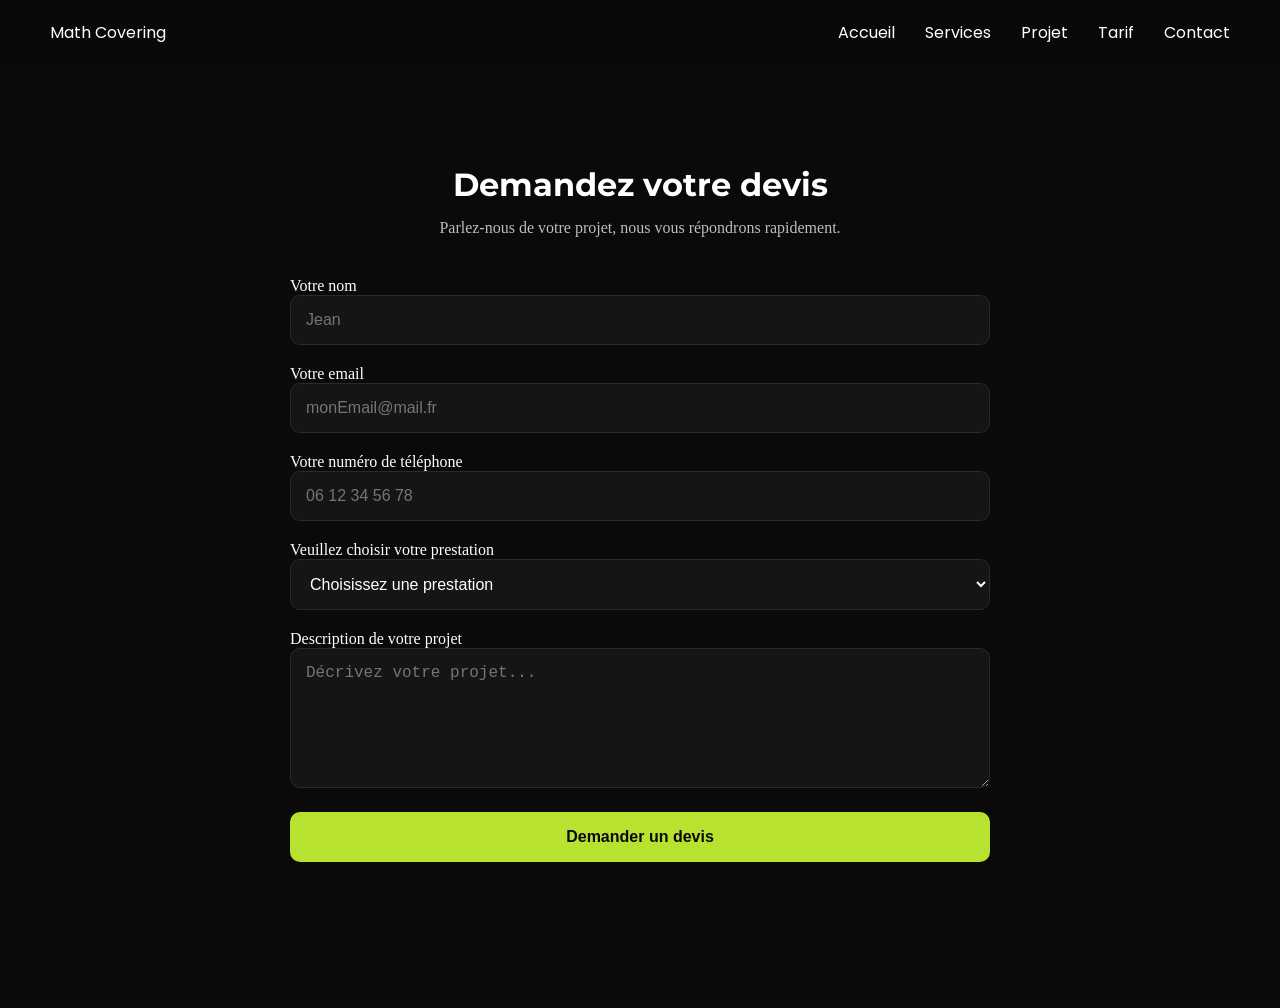
==== contact/contact.html @ 8bc3b88f "Premier commit - Création du site Math Covering" ====
<!DOCTYPE html>
<html lang="fr">
<head>
    <meta charset="UTF-8">
    <meta name="viewport" content="width=device-width, initial-scale=1.0">
    <link rel="stylesheet" href="style-contact.css">
    <script src="main.js" defer></script>
    
    <title>Math Covering - Contact</title>

     <!-- Police Montserrat -->
    <link rel="preconnect" href="https://fonts.googleapis.com">
    <link rel="preconnect" href="https://fonts.gstatic.com" crossorigin>
    <link href="https://fonts.googleapis.com/css2?family=Inter:ital,opsz,wght@0,14..32,100..900;1,14..32,100..900&family=Montserrat:ital,wght@0,100..900;1,100..900&family=Orbitron:wght@400..900&family=Poppins:ital,wght@0,100;0,200;0,300;0,400;0,500;0,600;0,700;0,800;0,900;1,100;1,200;1,300;1,400;1,500;1,600;1,700;1,800;1,900&display=swap" rel="stylesheet">

    <!-- Police Poppins -->
    <link rel="preconnect" href="https://fonts.googleapis.com">
    <link rel="preconnect" href="https://fonts.gstatic.com" crossorigin>
    <link href="https://fonts.googleapis.com/css2?family=Manrope:wght@200..800&family=Montserrat:ital,wght@0,100..900;1,100..900&family=Orbitron:wght@400..900&family=Poppins:ital,wght@0,100;0,200;0,300;0,400;0,500;0,600;0,700;0,800;0,900;1,100;1,200;1,300;1,400;1,500;1,600;1,700;1,800;1,900&display=swap" rel="stylesheet">
</head>
<body>
    <header class="header">
        <div class="header-top">
            <a href="../index.html" class="logo">
                Math Covering
            </a>

            <button class="menu-toggle">
                ☰
            </button> 
        </div>
        
        <nav class="menu">
            <a href="../index.html">Accueil</a>
            <a href="../index.html#services">Services</a>
            <a href="../index.html#project">Projet</a>
            <a href="../Tarifs/tarif.html">Tarif</a>
            <a href="contact.html">Contact</a>
        </nav>
    </header>

    <section class="contact">
    <div class="contact-container">
        <h2>Demandez votre devis</h2>
        <p>Parlez-nous de votre projet, nous vous répondrons rapidement.</p>

        <form id="devis-form" action="#" method="POST">
            <div class="input-group">
                <label for="nom">Votre nom</label>
                <input 
                    id="nom"
                    type="text" 
                    name="nom" 
                    placeholder="Jean" 
                    required
                >
            </div>

            <div class="input-group">
                <label for="email">Votre email</label>
                <input 
                    id="email" 
                    type="email" 
                    name="email" 
                    placeholder="monEmail@mail.fr" 
                    required
                    >
            </div>

            <div class="input-group">
                <label for="telephone">Votre numéro de téléphone</label>
                <input 
                    id="telephone" 
                    type="tel" 
                    name="telephone" 
                    placeholder="06 12 34 56 78"
                    required
                >
            </div>

            <div class="input-group">
                <label for="prestation">Veuillez choisir votre prestation</label>
                <select name="service">
                    <option value="">
                        Choisissez une prestation
                    </option>

                    <option>
                        Covering complet
                    </option>

                    <option>
                        Covering partiel
                    </option>

                    <option>
                        Déchromage
                    </option>

                    <option>
                        PPF
                    </option>

                    <option>
                        Vitres teintées
                    </option>
                </select>
            </div>

            <div class="input-group">
                <label for="message">Description de votre projet</label>
                <textarea id="message" name="message" rows="6" placeholder="Décrivez votre projet..." required></textarea>
            </div>

            <button type="submit" class="submit-btn">Demander un devis</button>

        </form>
        <p id="confirmation"></p>
    </div>
</section>
</body>
</html>
---- contact/style-contact.css ----
* {
    margin: 0;
    padding: 0;
    box-sizing: border-box;
}

:root {
  --background: #0a0a0a;
  --surface: #151515;
  --text: #f5f5f5;
  --accent: #b7e230;
  --gold: #c8a24d;
}

html,
body {
    background: #0a0a0a;
}

.header {
    display: flex;
    align-items: center;
    justify-content: space-between;
    padding: 20px 50px;
    position: sticky;
    top: 0;
    z-index: 1000;
    backdrop-filter: blur(10px);
    background: rgba(10, 10, 10, 0.65);
    backdrop-filter: blur(10px);
    -webkit-backdrop-filter: blur(10px);
    font-family: "Poppins", sans-serif;
}

.header a {
    color: white;
    text-decoration: none;
    transition: 0.3s;
}

.header a:hover {
    color: var(--accent);
}

.menu {
    display: flex;
    gap: 30px;
}

.menu-toggle {
    display: none;
}

.logo{
    color: white;
}

.menu {
    display: flex;
    gap: 30px;
}

.menu-toggle {
    display: none;
}

.menu:hover{
    color: #B7E230;
}

.contact {
    background: #0a0a0a;
    padding: 100px 20px;
    color: #fff;
}

.contact-container {
    max-width: 700px;
    margin: auto;
}

.contact h2 {
    font-size: 2rem;
    margin-bottom: 15px;
    text-align: center;
    font-family: 'Montserrat', sans-serif;
}

.contact p {
    text-align: center;
    color: #bdbdbd;
    margin-bottom: 40px;
}

.input-group {
    margin-bottom: 20px;
}

.contact input,
.contact select,
.contact textarea {
    width: 100%;
    padding: 15px;
    background: #151515;
    border: 1px solid #2a2a2a;
    border-radius: 10px;
    color: white;
    font-size: 1rem;
    transition: 0.3s;
}

.contact input:focus,
.contact select:focus,
.contact textarea:focus {
    border-color: #b7e230;
    box-shadow: 0 0 15px rgba(183, 226, 48, 0.3);
    outline: none;
}

.contact button {
    width: 100%;
    padding: 16px;
    border: none;
    border-radius: 10px;
    background: #b7e230;
    color: #0a0a0a;
    font-weight: bold;
    font-size: 1rem;
    cursor: pointer;
    transition: 0.3s;
}

.contact button:hover {
    transform: translateY(-2px);
    box-shadow: 0 0 20px rgba(183, 226, 48, 0.4);
}

.contact p.success {
    color: #b7e230;
    font-weight: bold;
    text-align: center;
}

.contact button:disabled {
    opacity: 0.6;
    cursor: not-allowed;
}

@media(max-width:834px){
      .header {
        flex-direction: column;
        gap: 40px;
        position: sticky;
    }

    .header-top {
        display: flex;
        justify-content: space-between;
        width: 100%;
    }

    .menu {
        display: none;
        width: 100%;
    }

    .menu-toggle {
        display: flex;
        flex-direction: column;
        position: fixed;
        right: 40px;
        justify-content: center;
        align-items: center;
    }

    .menu.active {
        display: flex;
        flex-direction: column;
        gap: 15px;
        align-items: center;
        justify-content: center;
        width: 100%;
        font-size: 1.5rem;
    }

    .input-group {
        width: 90%;
    }

    .contact {
        padding-top: 30px;
    }
}
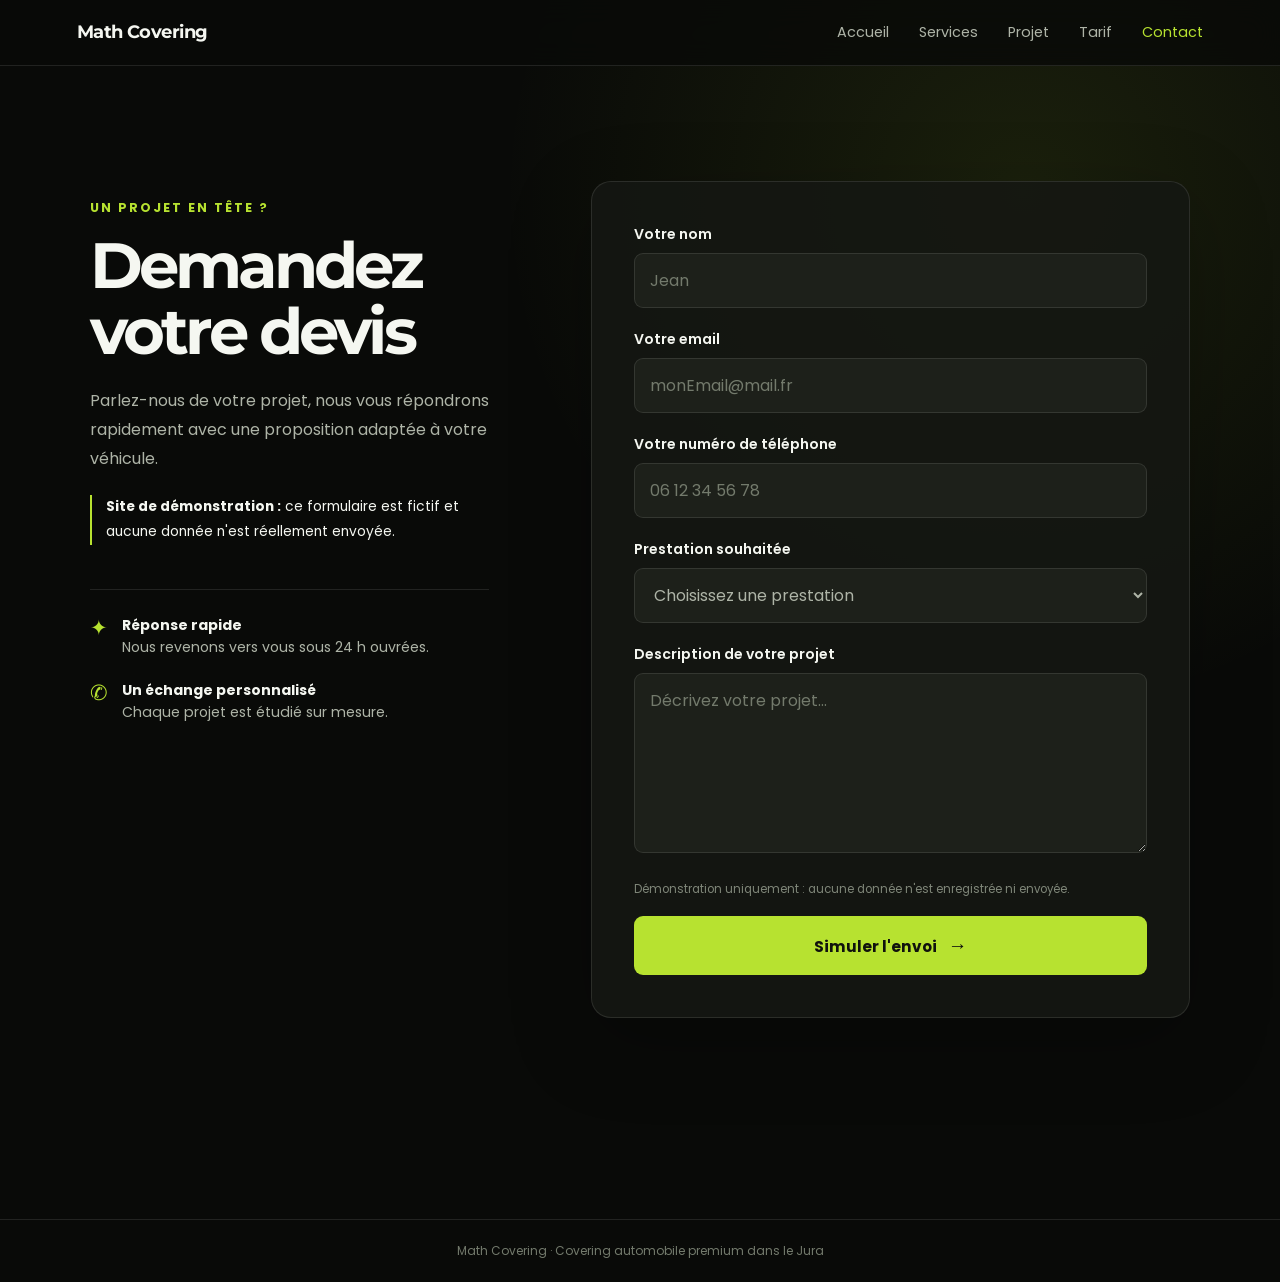
==== commit 8211a622: "Improve demo site accessibility and responsive layout - clarify simulated contact form behavior - im" ====
--- a/contact/contact.html
+++ b/contact/contact.html
@@ -1,122 +1,143 @@
-<!DOCTYPE html>
-<html lang="fr">
-<head>
-    <meta charset="UTF-8">
-    <meta name="viewport" content="width=device-width, initial-scale=1.0">
-    <link rel="stylesheet" href="style-contact.css">
-    <script src="main.js" defer></script>
-    
-    <title>Math Covering - Contact</title>
-
-     <!-- Police Montserrat -->
-    <link rel="preconnect" href="https://fonts.googleapis.com">
-    <link rel="preconnect" href="https://fonts.gstatic.com" crossorigin>
-    <link href="https://fonts.googleapis.com/css2?family=Inter:ital,opsz,wght@0,14..32,100..900;1,14..32,100..900&family=Montserrat:ital,wght@0,100..900;1,100..900&family=Orbitron:wght@400..900&family=Poppins:ital,wght@0,100;0,200;0,300;0,400;0,500;0,600;0,700;0,800;0,900;1,100;1,200;1,300;1,400;1,500;1,600;1,700;1,800;1,900&display=swap" rel="stylesheet">
-
-    <!-- Police Poppins -->
-    <link rel="preconnect" href="https://fonts.googleapis.com">
-    <link rel="preconnect" href="https://fonts.gstatic.com" crossorigin>
-    <link href="https://fonts.googleapis.com/css2?family=Manrope:wght@200..800&family=Montserrat:ital,wght@0,100..900;1,100..900&family=Orbitron:wght@400..900&family=Poppins:ital,wght@0,100;0,200;0,300;0,400;0,500;0,600;0,700;0,800;0,900;1,100;1,200;1,300;1,400;1,500;1,600;1,700;1,800;1,900&display=swap" rel="stylesheet">
-</head>
-<body>
-    <header class="header">
-        <div class="header-top">
-            <a href="../index.html" class="logo">
-                Math Covering
-            </a>
-
-            <button class="menu-toggle">
-                ☰
-            </button> 
-        </div>
-        
-        <nav class="menu">
-            <a href="../index.html">Accueil</a>
-            <a href="../index.html#services">Services</a>
-            <a href="../index.html#project">Projet</a>
-            <a href="../Tarifs/tarif.html">Tarif</a>
-            <a href="contact.html">Contact</a>
-        </nav>
-    </header>
-
-    <section class="contact">
-    <div class="contact-container">
-        <h2>Demandez votre devis</h2>
-        <p>Parlez-nous de votre projet, nous vous répondrons rapidement.</p>
-
-        <form id="devis-form" action="#" method="POST">
-            <div class="input-group">
-                <label for="nom">Votre nom</label>
-                <input 
-                    id="nom"
-                    type="text" 
-                    name="nom" 
-                    placeholder="Jean" 
-                    required
-                >
-            </div>
-
-            <div class="input-group">
-                <label for="email">Votre email</label>
-                <input 
-                    id="email" 
-                    type="email" 
-                    name="email" 
-                    placeholder="monEmail@mail.fr" 
-                    required
-                    >
-            </div>
-
-            <div class="input-group">
-                <label for="telephone">Votre numéro de téléphone</label>
-                <input 
-                    id="telephone" 
-                    type="tel" 
-                    name="telephone" 
-                    placeholder="06 12 34 56 78"
-                    required
-                >
-            </div>
-
-            <div class="input-group">
-                <label for="prestation">Veuillez choisir votre prestation</label>
-                <select name="service">
-                    <option value="">
-                        Choisissez une prestation
-                    </option>
-
-                    <option>
-                        Covering complet
-                    </option>
-
-                    <option>
-                        Covering partiel
-                    </option>
-
-                    <option>
-                        Déchromage
-                    </option>
-
-                    <option>
-                        PPF
-                    </option>
-
-                    <option>
-                        Vitres teintées
-                    </option>
-                </select>
-            </div>
-
-            <div class="input-group">
-                <label for="message">Description de votre projet</label>
-                <textarea id="message" name="message" rows="6" placeholder="Décrivez votre projet..." required></textarea>
-            </div>
-
-            <button type="submit" class="submit-btn">Demander un devis</button>
-
-        </form>
-        <p id="confirmation"></p>
-    </div>
-</section>
-</body>
+<!DOCTYPE html>
+<html lang="fr">
+<head>
+    <meta charset="UTF-8">
+    <meta name="viewport" content="width=device-width, initial-scale=1.0">
+    <link rel="stylesheet" href="style-contact.css">
+    <script src="main.js" defer></script>
+
+    <meta name="description" content="Demandez votre devis personnalisé pour un covering, un detailing ou une protection PPF dans le Jura.">
+    <title>Demander un devis | Math Covering</title>
+
+     <!-- Police Montserrat -->
+    <link rel="preconnect" href="https://fonts.googleapis.com">
+    <link rel="preconnect" href="https://fonts.gstatic.com" crossorigin>
+    <link href="https://fonts.googleapis.com/css2?family=Inter:ital,opsz,wght@0,14..32,100..900;1,14..32,100..900&family=Montserrat:ital,wght@0,100..900;1,100..900&family=Orbitron:wght@400..900&family=Poppins:ital,wght@0,100;0,200;0,300;0,400;0,500;0,600;0,700;0,800;0,900;1,100;1,200;1,300;1,400;1,500;1,600;1,700;1,800;1,900&display=swap" rel="stylesheet">
+
+    <!-- Police Poppins -->
+    <link rel="preconnect" href="https://fonts.googleapis.com">
+    <link rel="preconnect" href="https://fonts.gstatic.com" crossorigin>
+    <link href="https://fonts.googleapis.com/css2?family=Manrope:wght@200..800&family=Montserrat:ital,wght@0,100..900;1,100..900&family=Orbitron:wght@400..900&family=Poppins:ital,wght@0,100;0,200;0,300;0,400;0,500;0,600;0,700;0,800;0,900;1,100;1,200;1,300;1,400;1,500;1,600;1,700;1,800;1,900&display=swap" rel="stylesheet">
+</head>
+<body>
+    <header class="header">
+        <div class="header-top">
+            <a href="../index.html" class="logo">
+                Math Covering
+            </a>
+
+            <button class="menu-toggle" type="button" aria-label="Ouvrir le menu" aria-expanded="false" aria-controls="navigation-principale">
+                <span aria-hidden="true">☰</span>
+            </button>
+        </div>
+
+        <nav class="menu" id="navigation-principale" aria-label="Navigation principale">
+            <a href="../index.html">Accueil</a>
+            <a href="../index.html#services">Services</a>
+            <a href="../index.html#project">Projet</a>
+            <a href="../Tarifs/tarif.html">Tarif</a>
+            <a href="contact.html" aria-current="page">Contact</a>
+        </nav>
+    </header>
+
+    <main>
+    <section class="contact" aria-labelledby="contact-title">
+    <div class="contact-container">
+        <div class="contact-intro">
+            <p class="eyebrow">Un projet en tête ?</p>
+            <h1 id="contact-title">Demandez votre devis</h1>
+            <p>Parlez-nous de votre projet, nous vous répondrons rapidement avec une proposition adaptée à votre véhicule.</p>
+            <p class="demo-notice"><strong>Site de démonstration :</strong> ce formulaire est fictif et aucune donnée n'est réellement envoyée.</p>
+            <div class="contact-details">
+                <div>
+                    <span class="detail-icon" aria-hidden="true">✦</span>
+                    <p><strong>Réponse rapide</strong><br>Nous revenons vers vous sous 24 h ouvrées.</p>
+                </div>
+                <div>
+                    <span class="detail-icon" aria-hidden="true">✆</span>
+                    <p><strong>Un échange personnalisé</strong><br>Chaque projet est étudié sur mesure.</p>
+                </div>
+            </div>
+        </div>
+
+        <form id="devis-form" action="#" method="POST" novalidate>
+            <div class="input-group">
+                <label for="nom">Votre nom</label>
+                <input
+                    id="nom"
+                    type="text"
+                    name="nom"
+                    placeholder="Jean"
+                    autocomplete="name"
+                    required
+                >
+            </div>
+
+            <div class="input-group">
+                <label for="email">Votre email</label>
+                <input
+                    id="email"
+                    type="email"
+                    name="email"
+                    placeholder="monEmail@mail.fr"
+                    autocomplete="email"
+                    required
+                    >
+            </div>
+
+            <div class="input-group">
+                <label for="telephone">Votre numéro de téléphone</label>
+                <input
+                    id="telephone"
+                    type="tel"
+                    name="telephone"
+                    placeholder="06 12 34 56 78"
+                    autocomplete="tel"
+                    inputmode="tel"
+                    required
+                >
+            </div>
+
+            <div class="input-group">
+                <label for="prestation">Prestation souhaitée</label>
+                <select id="prestation" name="service" required>
+                    <option value="" selected disabled>Choisissez une prestation</option>
+
+                    <option value="Covering complet">
+                        Covering complet
+                    </option>
+
+                    <option value="Covering partiel">
+                        Covering partiel
+                    </option>
+
+                    <option value="Déchromage">
+                        Déchromage
+                    </option>
+
+                    <option value="PPF">
+                        PPF
+                    </option>
+
+                    <option value="Vitres teintées">
+                        Vitres teintées
+                    </option>
+                </select>
+            </div>
+
+            <div class="input-group">
+                <label for="message">Description de votre projet</label>
+                <textarea id="message" name="message" rows="6" placeholder="Décrivez votre projet..." required></textarea>
+            </div>
+
+            <p class="form-note">Démonstration uniquement : aucune donnée n'est enregistrée ni envoyée.</p>
+            <button type="submit" class="submit-btn">Simuler l'envoi <span aria-hidden="true">→</span></button>
+
+        </form>
+        <p id="confirmation"></p>
+    </div>
+    </section>
+    </main>
+    <footer class="footer">Math Covering <span aria-hidden="true">·</span> Covering automobile premium dans le Jura</footer>
+</body>
 </html>
--- a/contact/style-contact.css
+++ b/contact/style-contact.css
@@ -1,193 +1,308 @@
-* {
-    margin: 0;
-    padding: 0;
-    box-sizing: border-box;
-}
-
-:root {
-  --background: #0a0a0a;
-  --surface: #151515;
-  --text: #f5f5f5;
-  --accent: #b7e230;
-  --gold: #c8a24d;
-}
-
-html,
-body {
-    background: #0a0a0a;
-}
-
-.header {
-    display: flex;
-    align-items: center;
-    justify-content: space-between;
-    padding: 20px 50px;
-    position: sticky;
-    top: 0;
-    z-index: 1000;
-    backdrop-filter: blur(10px);
-    background: rgba(10, 10, 10, 0.65);
-    backdrop-filter: blur(10px);
-    -webkit-backdrop-filter: blur(10px);
-    font-family: "Poppins", sans-serif;
-}
-
-.header a {
-    color: white;
-    text-decoration: none;
-    transition: 0.3s;
-}
-
-.header a:hover {
-    color: var(--accent);
-}
-
-.menu {
-    display: flex;
-    gap: 30px;
-}
-
-.menu-toggle {
-    display: none;
-}
-
-.logo{
-    color: white;
-}
-
-.menu {
-    display: flex;
-    gap: 30px;
-}
-
-.menu-toggle {
-    display: none;
-}
-
-.menu:hover{
-    color: #B7E230;
-}
-
-.contact {
-    background: #0a0a0a;
-    padding: 100px 20px;
-    color: #fff;
-}
-
-.contact-container {
-    max-width: 700px;
-    margin: auto;
-}
-
-.contact h2 {
-    font-size: 2rem;
-    margin-bottom: 15px;
-    text-align: center;
-    font-family: 'Montserrat', sans-serif;
-}
-
-.contact p {
-    text-align: center;
-    color: #bdbdbd;
-    margin-bottom: 40px;
-}
-
-.input-group {
-    margin-bottom: 20px;
-}
-
-.contact input,
-.contact select,
-.contact textarea {
-    width: 100%;
-    padding: 15px;
-    background: #151515;
-    border: 1px solid #2a2a2a;
-    border-radius: 10px;
-    color: white;
-    font-size: 1rem;
-    transition: 0.3s;
-}
-
-.contact input:focus,
-.contact select:focus,
-.contact textarea:focus {
-    border-color: #b7e230;
-    box-shadow: 0 0 15px rgba(183, 226, 48, 0.3);
-    outline: none;
-}
-
-.contact button {
-    width: 100%;
-    padding: 16px;
-    border: none;
-    border-radius: 10px;
-    background: #b7e230;
-    color: #0a0a0a;
-    font-weight: bold;
-    font-size: 1rem;
-    cursor: pointer;
-    transition: 0.3s;
-}
-
-.contact button:hover {
-    transform: translateY(-2px);
-    box-shadow: 0 0 20px rgba(183, 226, 48, 0.4);
-}
-
-.contact p.success {
-    color: #b7e230;
-    font-weight: bold;
-    text-align: center;
-}
-
-.contact button:disabled {
-    opacity: 0.6;
-    cursor: not-allowed;
-}
-
-@media(max-width:834px){
-      .header {
-        flex-direction: column;
-        gap: 40px;
-        position: sticky;
-    }
-
-    .header-top {
-        display: flex;
-        justify-content: space-between;
-        width: 100%;
-    }
-
-    .menu {
-        display: none;
-        width: 100%;
-    }
-
-    .menu-toggle {
-        display: flex;
-        flex-direction: column;
-        position: fixed;
-        right: 40px;
-        justify-content: center;
-        align-items: center;
-    }
-
-    .menu.active {
-        display: flex;
-        flex-direction: column;
-        gap: 15px;
-        align-items: center;
-        justify-content: center;
-        width: 100%;
-        font-size: 1.5rem;
-    }
-
-    .input-group {
-        width: 90%;
-    }
-
-    .contact {
-        padding-top: 30px;
-    }
-}+* {
+    box-sizing: border-box;
+    margin: 0;
+    padding: 0;
+}
+
+:root {
+    --background: #090a08;
+    --surface: #151713;
+    --surface-light: #1d201a;
+    --text: #f5f7f1;
+    --muted: #aeb4a7;
+    --accent: #b7e230;
+    --line: rgba(255, 255, 255, 0.1);
+}
+
+html {
+    scroll-behavior: smooth;
+}
+
+body {
+    min-height: 100vh;
+    background: radial-gradient(circle at 80% 15%, rgba(183, 226, 48, 0.1), transparent 35%), var(--background);
+    color: var(--text);
+    font-family: "Poppins", sans-serif;
+}
+
+.header {
+    align-items: center;
+    backdrop-filter: blur(14px);
+    background: rgba(9, 10, 8, 0.82);
+    border-bottom: 1px solid var(--line);
+    display: flex;
+    justify-content: space-between;
+    padding: 20px clamp(24px, 6vw, 80px);
+    position: sticky;
+    top: 0;
+    z-index: 10;
+}
+
+.logo,
+.menu a {
+    color: var(--text);
+    text-decoration: none;
+}
+
+.logo {
+    font-family: "Montserrat", sans-serif;
+    font-size: 1.15rem;
+    font-weight: 700;
+    letter-spacing: -0.03em;
+}
+
+.menu {
+    display: flex;
+    gap: 30px;
+}
+
+.menu a {
+    color: var(--muted);
+    font-size: 0.9rem;
+    transition: color 0.2s ease;
+}
+
+.menu a:hover,
+.menu a[aria-current="page"] {
+    color: var(--accent);
+}
+
+.menu-toggle {
+    background: transparent;
+    border: 0;
+    color: var(--text);
+    cursor: pointer;
+    display: none;
+    font-size: 1.5rem;
+}
+
+.contact {
+    padding: clamp(60px, 9vw, 120px) 24px 80px;
+}
+
+.contact-container {
+    align-items: start;
+    display: grid;
+    gap: clamp(40px, 8vw, 110px);
+    grid-template-columns: minmax(260px, 0.8fr) minmax(320px, 1.2fr);
+    margin: auto;
+    max-width: 1100px;
+}
+
+.contact-intro {
+    padding-top: 18px;
+}
+
+.eyebrow {
+    color: var(--accent);
+    font-size: 0.78rem;
+    font-weight: 700;
+    letter-spacing: 0.16em;
+    margin-bottom: 16px;
+    text-transform: uppercase;
+}
+
+.contact h1 {
+    font-family: "Montserrat", sans-serif;
+    font-size: clamp(2.4rem, 5vw, 4.5rem);
+    letter-spacing: -0.06em;
+    line-height: 1.03;
+    margin-bottom: 22px;
+}
+
+.contact-intro > p:not(.eyebrow) {
+    color: var(--muted);
+    line-height: 1.8;
+    max-width: 420px;
+}
+
+.demo-notice {
+    border-left: 2px solid var(--accent);
+    color: var(--text) !important;
+    font-size: 0.86rem;
+    margin-top: 22px;
+    padding-left: 14px;
+}
+
+.contact-details {
+    border-top: 1px solid var(--line);
+    margin-top: 44px;
+    padding-top: 24px;
+}
+
+.contact-details > div {
+    align-items: flex-start;
+    display: flex;
+    gap: 14px;
+    margin-bottom: 20px;
+}
+
+.detail-icon {
+    color: var(--accent);
+    font-size: 1.3rem;
+    line-height: 1.3;
+}
+
+.contact-details p {
+    color: var(--muted);
+    font-size: 0.88rem;
+    line-height: 1.6;
+}
+
+.contact-details strong {
+    color: var(--text);
+}
+
+form {
+    background: rgba(21, 23, 19, 0.88);
+    border: 1px solid var(--line);
+    border-radius: 20px;
+    box-shadow: 0 24px 80px rgba(0, 0, 0, 0.25);
+    padding: clamp(24px, 4vw, 42px);
+}
+
+.input-group {
+    margin-bottom: 21px;
+}
+
+label {
+    color: var(--text);
+    display: block;
+    font-size: 0.88rem;
+    font-weight: 600;
+    margin-bottom: 8px;
+}
+
+input,
+select,
+textarea {
+    background: var(--surface-light);
+    border: 1px solid var(--line);
+    border-radius: 9px;
+    color: var(--text);
+    font: inherit;
+    padding: 14px 15px;
+    transition: border-color 0.2s ease, box-shadow 0.2s ease;
+    width: 100%;
+}
+
+select:invalid {
+    color: var(--muted);
+}
+
+textarea {
+    min-height: 130px;
+    resize: vertical;
+}
+
+input::placeholder,
+textarea::placeholder {
+    color: #737a6c;
+}
+
+input:focus,
+select:focus,
+textarea:focus {
+    border-color: var(--accent);
+    box-shadow: 0 0 0 3px rgba(183, 226, 48, 0.14);
+    outline: none;
+}
+
+.form-note {
+    color: #7f8679;
+    font-size: 0.72rem;
+    line-height: 1.5;
+    margin: 4px 0 18px;
+}
+
+.submit-btn {
+    background: var(--accent);
+    border: 0;
+    border-radius: 9px;
+    color: #10120d;
+    cursor: pointer;
+    font: 700 0.95rem "Poppins", sans-serif;
+    padding: 15px 20px;
+    transition: box-shadow 0.2s ease, transform 0.2s ease;
+    width: 100%;
+}
+
+.submit-btn span {
+    font-size: 1.2rem;
+    margin-left: 8px;
+}
+
+.submit-btn:hover:not(:disabled) {
+    box-shadow: 0 10px 25px rgba(183, 226, 48, 0.2);
+    transform: translateY(-2px);
+}
+
+.submit-btn:disabled {
+    cursor: wait;
+    opacity: 0.65;
+}
+
+#confirmation {
+    border-radius: 10px;
+    color: var(--accent);
+    font-weight: 600;
+    margin-top: 18px;
+    text-align: center;
+}
+
+.footer {
+    border-top: 1px solid var(--line);
+    color: #737a6c;
+    font-size: 0.75rem;
+    padding: 22px 24px;
+    text-align: center;
+}
+
+@media (max-width: 760px) {
+    .header {
+        display: block;
+        padding: 17px 22px;
+    }
+
+    .header-top {
+        align-items: center;
+        display: flex;
+        justify-content: space-between;
+    }
+
+    .menu-toggle {
+        display: block;
+    }
+
+    .menu {
+        display: none;
+        gap: 18px;
+        padding: 22px 0 4px;
+    }
+
+    .menu.active {
+        display: flex;
+        flex-direction: column;
+    }
+
+    .contact-container {
+        grid-template-columns: 1fr;
+    }
+
+    .contact-intro {
+        padding-top: 0;
+    }
+
+    .contact-details {
+        margin-top: 28px;
+    }
+}
+
+@media (prefers-reduced-motion: reduce) {
+    *,
+    *::before,
+    *::after {
+        scroll-behavior: auto !important;
+        transition-duration: 0.01ms !important;
+    }
+}
